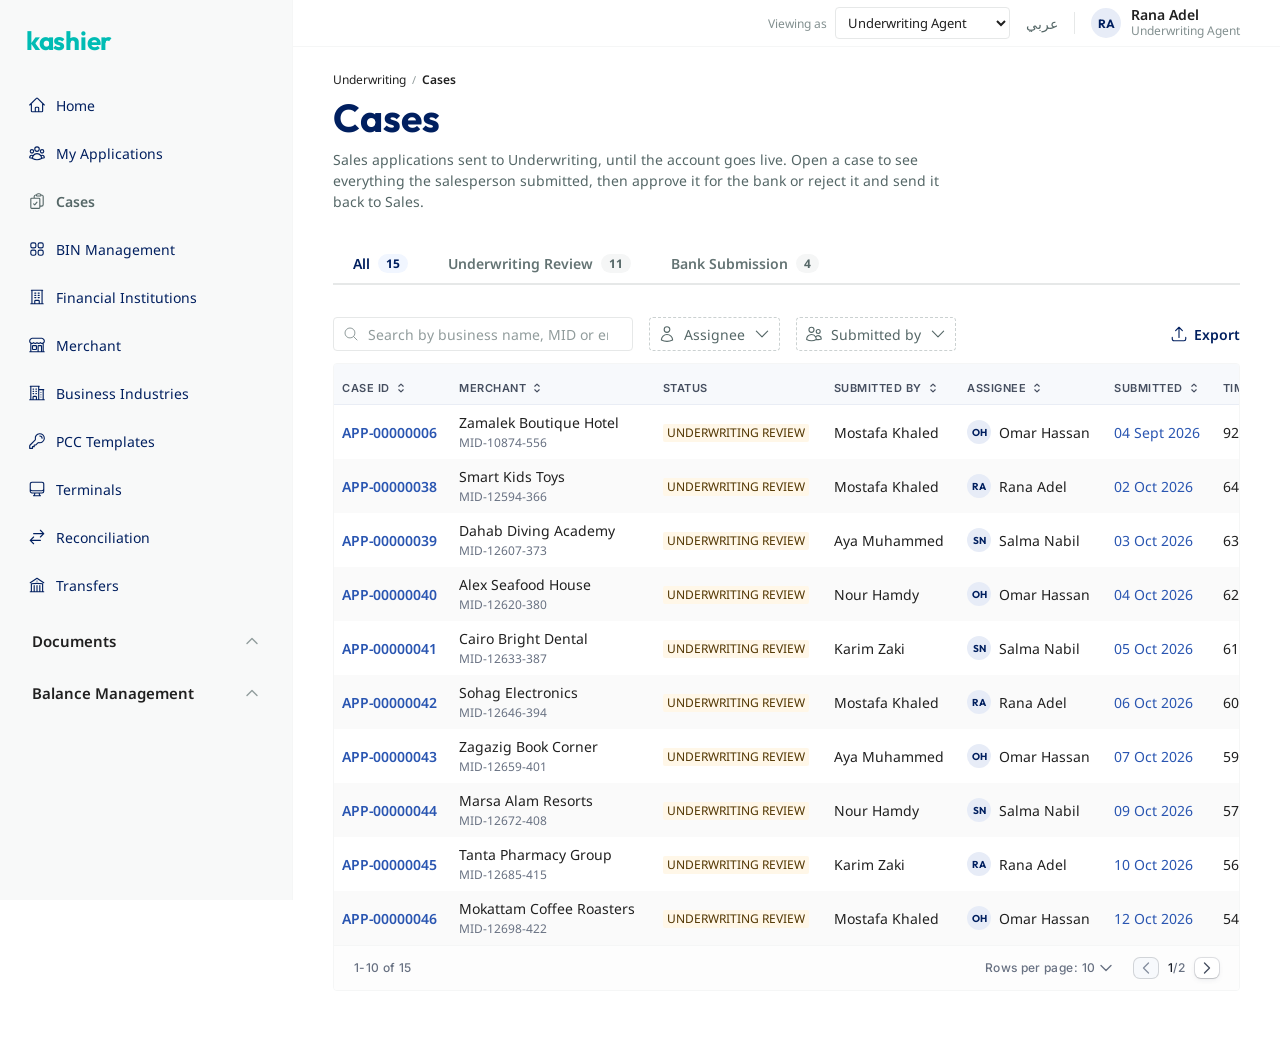
==== cases.html @ d42a1233 "Cases module prototype" ====
<!DOCTYPE html>
<html lang="en">
<head>
<meta charset="UTF-8">
<meta name="viewport" content="width=device-width, initial-scale=1">
<title>Kashier | Cases</title>
<link rel="preconnect" href="https://fonts.googleapis.com">
<link rel="preconnect" href="https://fonts.gstatic.com" crossorigin>
<link href="https://fonts.googleapis.com/css2?family=Outfit:wght@400;500;600;700&family=Noto+Sans:wght@400;500;600;700&family=Inter:wght@500;600&display=swap" rel="stylesheet">
<link rel="stylesheet" href="cases.css">
</head>
<body>
  <div class="overlay" id="overlay"></div>
  <div id="shell-side"></div>

  <main class="main">
    <div class="topbar" id="shell-top"></div>

    <div class="content">
      <div class="page-head">
        <div>
          <div class="crumbs"><span>Underwriting</span><span class="sep">/</span><span class="cur">Cases</span></div>
          <h1>Cases</h1>
          <p class="sub">Sales applications sent to Underwriting, until the account goes live. Open a case to see everything the salesperson submitted, then approve it for the bank or reject it and send it back to Sales.</p>
        </div>
      </div>

      <div class="tabs" id="statusTabs" role="tablist" aria-label="Case status"></div>

      <div class="list-block">
        <div class="filter-row" id="filterRow">
          <label class="fsearch"><svg class="hi-sm" viewBox="0 0 24 24" fill="none" stroke="currentColor" stroke-width="1.5" aria-hidden="true"><path stroke-linecap="round" stroke-linejoin="round" d="m21 21-5.197-5.197m0 0A7.5 7.5 0 1 0 5.196 5.196a7.5 7.5 0 0 0 10.607 10.607Z"/></svg><input type="search" id="topSearch" placeholder="Search by business name, MID or email" aria-label="Search by business name, MID or email"></label>
          <div class="fchip-wrap" id="fAssignee"></div>
          <div class="fchip-wrap" id="fOwner"></div>
          <button class="text-btn filter-end" id="exportBtn" type="button"><svg class="hi-18" viewBox="0 0 24 24" fill="none" stroke="currentColor" stroke-width="1.5" aria-hidden="true"><path stroke-linecap="round" stroke-linejoin="round" d="M3 16.5v2.25A2.25 2.25 0 0 0 5.25 21h13.5A2.25 2.25 0 0 0 21 18.75V16.5m-13.5-9L12 3m0 0 4.5 4.5M12 3v13.5"/></svg> Export</button>
        </div>

        <div class="card">
          <div class="dt-wrap table-scroll">
            <table class="dt">
              <thead id="thead"></thead>
              <tbody id="tbody"></tbody>
            </table>
          </div>
          <div class="cards" id="cards" style="padding:12px"></div>
          <div class="empty" id="empty" hidden>
            <div class="ic" id="emptyIc"></div>
            <div class="t" id="emptyT">No cases match these filters</div>
            <div class="d" id="emptyD">Try another status tab or clear the filters.</div>
            <button class="btn btn-outline btn-sm" id="clearBtn" type="button">Clear filters</button>
          </div>
          <div class="pager" id="pager">
            <span class="cap count" id="pgCount"></span>
            <label class="cap rpp">Rows per page:
              <select id="rpp"><option>10</option><option>20</option><option>50</option></select><svg class="hi-sm" viewBox="0 0 24 24" fill="none" stroke="currentColor" stroke-width="2" aria-hidden="true"><path stroke-linecap="round" stroke-linejoin="round" d="m19.5 8.25-7.5 7.5-7.5-7.5"/></svg>
            </label>
            <div class="nav">
              <button class="pg-btn" id="pgPrev" type="button" aria-label="Previous page"><svg class="hi-sm" viewBox="0 0 24 24" fill="none" stroke="currentColor" stroke-width="2" aria-hidden="true"><path stroke-linecap="round" stroke-linejoin="round" d="M15.75 19.5 8.25 12l7.5-7.5"/></svg></button>
              <span class="cap frac" id="pgFrac"></span>
              <button class="pg-btn" id="pgNext" type="button" aria-label="Next page"><svg class="hi-sm" viewBox="0 0 24 24" fill="none" stroke="currentColor" stroke-width="2" aria-hidden="true"><path stroke-linecap="round" stroke-linejoin="round" d="m8.25 4.5 7.5 7.5-7.5 7.5"/></svg></button>
            </div>
          </div>
        </div>
      </div>
    </div>
  </main>

<script src="rate-decisions.js"></script>
<script src="cases-core.js"></script>
<script>
  const C = Cases, esc = C.esc, $ = id => document.getElementById(id);
  C.mountShell({ search: false });

  const TABS = [['all', 'All'], ['submitted', 'Underwriting Review'], ['pending-configurations', 'Bank Submission']];
  const S = { tab: 'all', q: '', assignee: '', owner: '', page: 1, per: 10, sort: null, loading: true };
  let CASES = [];

  const COLS = [
    { k: 'no', h: 'Case ID', sort: true }, { k: 'biz', h: 'Merchant', sort: true }, { k: 'status', h: 'Status' }, { k: 'owner', h: 'Submitted by', sort: true }, { k: 'assignee', h: 'Assignee', sort: true }, { k: 'since', h: 'Submitted', sort: true }, { k: 'age', h: 'Time in stage' }, { k: 'go', h: '' },
  ];
  const sortVal = (c, k) => ({ no: c.no, biz: c.app.biz.toLowerCase(), owner: c.app.actor, assignee: c.assignee || '~', since: new Date(c.since).getTime() })[k];

  function filtered(ignoreTab) {
    const q = S.q.trim().toLowerCase();
    return CASES.filter(c => {
      if (!ignoreTab && S.tab !== 'all' && c.status !== S.tab) return false;
      if (S.assignee === '__me' && c.assignee !== C.user().name) return false;
      if (S.assignee === '__none' && c.assignee) return false;
      if (S.assignee && !S.assignee.startsWith('__') && c.assignee !== S.assignee) return false;
      if (S.owner && c.app.actor !== S.owner) return false;
      if (q && ![c.app.biz, c.mid, c.app.summary.email].some(v => String(v || '').toLowerCase().includes(q))) return false;
      return true;
    });
  }

  function renderTabs() {
    $('statusTabs').innerHTML = TABS.map(([k, label]) => {
      const n = k === 'all' ? filtered(true).length : filtered(true).filter(c => c.status === k).length;
      return `<button class="tab-btn ${S.tab === k ? 'active' : ''}" role="tab" aria-selected="${S.tab === k}" data-tab="${k}">${esc(label)} <span class="tab-count">${n}</span></button>`;
    }).join('');
  }

  /* FilterChip: dashed = empty, solid + value = applied. Opens a one-choice menu. */
  function chip(host, iconName, label, options, key) {
    const cur = options.find(o => o[0] === S[key]);
    host.innerHTML = `<button type="button" class="fchip ${cur ? 'filled' : ''}" aria-haspopup="listbox" aria-expanded="false">${C.icon(iconName)}<span>${esc(label)}${cur ? `: <b>${esc(cur[1])}</b>` : ''}</span>${C.icon('down')}</button>`;
    const btn = host.firstElementChild;
    btn.addEventListener('click', e => {
      e.stopPropagation();
      const was = host.querySelector('.menu');
      closeMenus();
      if (was) return;
      btn.setAttribute('aria-expanded', 'true');
      const m = document.createElement('div'); m.className = 'menu'; m.setAttribute('role', 'listbox');
      m.innerHTML = [['', 'All']].concat(options).map(o => `<button type="button" role="option" class="${S[key] === o[0] ? 'sel' : ''}" data-v="${esc(o[0])}">${esc(o[1])}${S[key] === o[0] ? C.icon('check', 'hi-sm', 2) : ''}</button>`).join('');
      m.addEventListener('click', ev => { const b = ev.target.closest('[data-v]'); if (!b) return; S[key] = b.dataset.v; S.page = 1; render(); });
      host.appendChild(m);
    });
  }
  function closeMenus() { document.querySelectorAll('.menu').forEach(m => { m.parentNode.querySelector('.fchip').setAttribute('aria-expanded', 'false'); m.remove(); }); }
  document.addEventListener('click', closeMenus);

  function renderFilters() {
    const uniq = f => [...new Set(CASES.map(f))].filter(Boolean).sort();
    chip($('fAssignee'), 'user', 'Assignee', (C.TEAM.indexOf(C.user().name) !== -1 ? [['__me', 'Me']] : []).concat(C.TEAM.filter(n => n !== C.user().name).map(n => [n, n])), 'assignee');
    chip($('fOwner'), 'users', 'Submitted by', uniq(c => c.app.actor).map(i => [i, i]), 'owner');
  }

  function rowHTML(c) {
    const href = 'case-details.html?app=' + encodeURIComponent(c.app.id);
    return `<tr tabindex="0" data-href="${href}">
      <td><div class="two"><span class="idc">${esc(c.no)}</span>${c.resubmission ? `<span class="s">Resubmission of ${esc(c.resubmission)}</span>` : ''}</div></td>
      <td><div class="two"><span class="p"><span class="t">${esc(c.app.biz)}</span></span><span class="s">${esc(c.mid || 'MID pending')}</span></div></td>
      <td>${C.chip(c.status)}</td>
      <td>${esc(c.app.actor)}</td>
      <td>${c.assignee ? `<span class="assignee"><span class="avatar">${esc(C.initials(c.assignee))}</span>${esc(c.assignee)}</span>` : (c.status === 'submitted' ? '<span class="unassigned">Unassigned</span>' : '<span class="muted">—</span>')}</td>
      <td><span class="datec">${C.fmtDate(c.since)}</span></td>
      <td>${c.status === 'submitted' ? esc(C.ageOf(c.since)) : `<span class="muted">${esc(C.ageOf(c.since))}</span>`}</td>
      <td class="cell-end"><span class="row-open" aria-hidden="true">${C.icon('right', 'hi-sm', 2)}</span></td></tr>`;
  }
  function cardHTML(c) {
    const href = 'case-details.html?app=' + encodeURIComponent(c.app.id);
    return `<button class="rcard" type="button" data-href="${href}">
      <div class="top"><div class="two"><span class="p"><span class="t" style="font-weight:600">${esc(c.app.biz)}</span></span><span class="s">${esc(c.no)} · ${esc(c.mid || 'MID pending')}</span></div>${C.chip(c.status)}</div>
      <div class="meta"><div><div class="k">Submitted by</div><div class="v">${esc(c.app.actor)}</div></div>
        <div><div class="k">Assignee</div><div class="v">${esc(c.assignee || 'Unassigned')}</div></div>
        <div><div class="k">Submitted</div><div class="v">${C.fmtDate(c.since)}</div></div>
        <div><div class="k">Time in stage</div><div class="v">${esc(C.ageOf(c.since))}</div></div></div></button>`;
  }

  function renderHead() {
    $('thead').innerHTML = '<tr>' + COLS.map(c => {
      if (!c.sort) return `<th>${esc(c.h)}</th>`;
      const on = !!S.sort && S.sort.key === c.k;
      return `<th class="sortable ${on ? 'on' : ''}" aria-sort="${on ? (S.sort.dir === 'asc' ? 'ascending' : 'descending') : 'none'}"><button type="button" data-sort="${c.k}">${esc(c.h)}${C.icon(on ? (S.sort.dir === 'asc' ? 'up' : 'down') : 'updown', 'hi-xs', 2)}</button></th>`;
    }).join('') + '</tr>';
  }

  function render() {
    closeMenus();
    renderTabs(); renderFilters(); renderHead();
    $('rpp').value = S.per;
    if (S.loading) {
      $('tbody').innerHTML = Array.from({ length: 5 }, (_, r) => `<tr>${COLS.map((_, c) => `<td><div class="skel" style="width:${55 + ((r * 7 + c * 13) % 35)}%"></div></td>`).join('')}</tr>`).join('');
      $('cards').innerHTML = Array.from({ length: 3 }, () => '<div class="rcard"><div class="skel" style="width:60%"></div><div class="skel" style="width:90%"></div></div>').join('');
      $('empty').hidden = true; return;
    }
    let rows = filtered();
    // Default order: what needs a decision first (oldest waiting on top), then the rest, newest first.
    const rank = { submitted: 0, 'pending-configurations': 1, rejected: 2, live: 3 };
    if (!S.sort) rows = rows.slice().sort((a, b) => (rank[a.status] - rank[b.status]) || (a.status === 'submitted' ? 1 : -1) * (new Date(a.since) - new Date(b.since)));
    else rows = rows.slice().sort((a, b) => { const x = sortVal(a, S.sort.key), y = sortVal(b, S.sort.key); return (x > y ? 1 : x < y ? -1 : 0) * (S.sort.dir === 'asc' ? 1 : -1); });
    const pages = Math.max(1, Math.ceil(rows.length / S.per));
    if (S.page > pages) S.page = pages;
    const start = (S.page - 1) * S.per, page = rows.slice(start, start + S.per);
    $('tbody').innerHTML = page.map(rowHTML).join('');
    $('cards').innerHTML = page.map(cardHTML).join('');
    const none = rows.length === 0, anyFilter = S.q || S.assignee || S.owner;
    $('empty').hidden = !none;
    document.querySelector('.dt-wrap').style.display = none ? 'none' : '';
    $('cards').style.display = none ? 'none' : '';
    $('pager').hidden = none;
    if (none) {
      $('emptyIc').innerHTML = C.icon(CASES.length ? 'search' : 'inbox', 'hi-lg', 1.5);
      $('emptyT').textContent = CASES.length ? 'No cases match these filters' : 'No cases yet';
      $('emptyD').textContent = CASES.length ? 'Try another status tab or clear the filters.' : 'A case opens here once a salesperson submits an application and every rate is approved.';
      $('clearBtn').hidden = !(anyFilter || S.tab !== 'all');
    }
    $('pgCount').textContent = `${rows.length ? start + 1 : 0}-${Math.min(start + S.per, rows.length)} of ${rows.length}`;
    $('pgFrac').innerHTML = `<b>${S.page}</b>/${pages}`;
    $('pgPrev').disabled = S.page <= 1; $('pgNext').disabled = S.page >= pages;
  }

  document.addEventListener('click', e => {
    const t = e.target.closest('[data-tab]'); if (t) { S.tab = t.dataset.tab; S.page = 1; render(); return; }
    const s = e.target.closest('[data-sort]');
    if (s) { const k = s.dataset.sort; S.sort = S.sort && S.sort.key === k ? (S.sort.dir === 'asc' ? { key: k, dir: 'desc' } : null) : { key: k, dir: 'asc' }; render(); return; }
    const r = e.target.closest('[data-href]'); if (r) location.href = r.dataset.href;
  });
  document.addEventListener('keydown', e => { if (e.key === 'Enter') { const r = e.target.closest && e.target.closest('tr[data-href]'); if (r) location.href = r.dataset.href; } });
  $('topSearch').addEventListener('input', e => { S.q = e.target.value; S.page = 1; render(); });
  $('rpp').addEventListener('change', e => { S.per = Number(e.target.value); S.page = 1; render(); });
  $('pgPrev').addEventListener('click', () => { S.page--; render(); });
  $('pgNext').addEventListener('click', () => { S.page++; render(); });
  $('clearBtn').addEventListener('click', () => { S.tab = 'all'; S.q = ''; S.assignee = S.owner = ''; $('topSearch').value = ''; S.page = 1; render(); });
  $('exportBtn').addEventListener('click', () => {
    const rows = filtered(), q = v => '"' + String(v == null ? '' : v).replace(/"/g, '""') + '"';
    const csv = [['Case ID', 'Merchant', 'MID', 'Status', 'Submitted by', 'Assignee', 'Submitted']].concat(rows.map(c =>
      [c.no, c.app.biz, c.mid, C.STATUS[c.status].label, c.app.actor, c.assignee, c.since.slice(0, 10)])).map(r => r.map(q).join(',')).join('\n');
    const a = document.createElement('a'); a.href = URL.createObjectURL(new Blob([csv], { type: 'text/csv' })); a.download = 'cases.csv'; a.click();
    C.toast(`Exported ${rows.length} case${rows.length === 1 ? '' : 's'}.`);
  });

  { const q = new URLSearchParams(location.search).get('q'); if (q) { S.q = q; $('topSearch').value = q; } }
  { const m = new URLSearchParams(location.search).get('msg'); if (m) { C.toast(m); history.replaceState(null, '', 'cases.html'); } }
  render();                                   // skeleton first, then the data
  setTimeout(() => { CASES = C.all(); S.loading = false; render(); }, 250);
</script>
</body>
</html>
---- cases.css ----
/* Cases module — shared styles for cases.html and case-details.html.
   Tokens and components follow the Kashier styleguide (v0.15). The shell (232px sidebar,
   sticky topbar) matches the other portal pages so moving between modules feels the same. */
:root {
  color-scheme: light;
  --primary: #001F5F; --primary-hover: #103788; --ocean-10: #F1F6FF; --ocean-07: #C0D5FF; --ocean-20: #DCE8FF;
  --link: #2955B1; --accent: #00BCB4; --accent-10: #EAFFFE;
  --destructive: #A50017; --destructive-hover: #830012; --destructive-bg: #FFEAED; --destructive-border: #FFBBC4;
  --success: #4AAB4E; --success-80: #388E3B; --success-bg: #F3FFF4; --success-border: #AEFFB2; --success-text: #1A541D; --success-chip: #D1FFD3;
  --warning: #FBAF1F; --warning-bg: #FFF7E8; --warning-border: #FFD484; --warning-text: #513500;
  --foreground: #202020; --border: #E6E8E8; --border-subtle: #F5F6F6; --muted: #F5F6F6;
  --muted-foreground: #637373;
  --cadet-base: #556767; --cadet-02: #697979; --cadet-04: #839090; --cadet-05: #919C9C; --cadet-06: #B3BBBB; --cadet-07: #CBD1D1;
  --gray-500: #687182;
  --radius: 4px;
}
* { box-sizing: border-box; }
[hidden] { display: none !important; }
html { scroll-behavior: smooth; }
body { margin: 0; font-family: 'Noto Sans', Arial, sans-serif; background: #fff; color: var(--foreground);
  display: flex; font-size: 14px; min-height: 100vh; }
body.no-scroll { overflow: hidden; }
h1, h2, h3, h4 { font-family: 'Outfit', Arial, sans-serif; margin: 0; font-weight: 700; }
a { text-decoration: none; color: var(--link); }
button { font-family: inherit; }
:focus-visible { outline: none; box-shadow: 0 0 0 2px #fff, 0 0 0 4px var(--primary); }

.hi { width: 20px; height: 20px; flex-shrink: 0; }
.hi-18 { width: 18px; height: 18px; flex-shrink: 0; }
.hi-sm { width: 16px; height: 16px; flex-shrink: 0; }
.hi-xs { width: 14px; height: 14px; flex-shrink: 0; }
.hi-lg { width: 24px; height: 24px; flex-shrink: 0; }

/* ---------- Sidebar ---------- */
.sidebar { width: 293px; background: #F8F9F9; min-height: 100vh; padding: 24px 16px 20px; border-inline-end: 1px solid var(--border-subtle);
  position: sticky; top: 0; align-self: flex-start; max-height: 100vh; overflow-y: auto; flex-shrink: 0; z-index: 60; }
.brand { font-family: 'Outfit', sans-serif; font-weight: 700; font-size: 26px; color: var(--accent); padding: 0 10px; margin-bottom: 26px; letter-spacing: -.01em; }
/* Canonical nav item: 44px tall, 4px apart, 18px icon at stroke 1.5, primary text; active = cadet-base semibold */
.nav-link { display: flex; align-items: center; gap: 10px; height: 44px; padding: 0 12px; border-radius: 8px; color: var(--primary);
  font-size: 14px; margin-bottom: 4px; position: relative; }
.nav-link svg { color: currentColor; }
.nav-link.active { color: var(--cadet-base); font-weight: 600; }
.nav-link:hover { background: rgba(0,31,95,.06); }
.count-badge { margin-left: auto; font-size: 11px; font-weight: 700; color: var(--primary); background: var(--ocean-10); border-radius: 999px; padding: 1px 8px; }
.nav-link.active .count-badge { background: #fff; }
.nav-section { margin-top: 24px; }
.nav-section .section-head { display: flex; align-items: center; justify-content: space-between; margin-bottom: 8px; padding: 0 16px; color: var(--foreground);
  font-weight: 600; font-size: 15px; cursor: pointer; user-select: none; }
.nav-section .section-head svg { color: var(--cadet-05); transition: transform .2s ease; }
.nav-sub { display: flex; flex-direction: column; gap: 4px; overflow: hidden; }
.nav-sub a { display: flex; align-items: center; height: 44px; padding: 0 12px; border-radius: 8px; color: var(--primary); font-size: 14px; }
.nav-sub a:hover { background: rgba(0,31,95,.06); }
.overlay { display: none; position: fixed; inset: 0; background: rgba(16,24,40,.45); z-index: 55; }
.overlay.open { display: block; }

/* ---------- Main + topbar (search is the page's one search) ---------- */
.main { flex: 1; min-width: 0; display: flex; flex-direction: column; }
.topbar { display: flex; align-items: center; gap: 24px; padding: 0 40px; min-height: 47px; position: sticky; top: 0; background: #fff; z-index: 40;
  border-bottom: 1px solid var(--border-subtle); }
.hamburger { display: none; width: 40px; height: 40px; border: 1px solid var(--border); border-radius: var(--radius); background: #fff; color: var(--cadet-base);
  align-items: center; justify-content: center; cursor: pointer; flex-shrink: 0; }
.hamburger:hover { background: var(--muted); }
.top-search { position: relative; width: 370px; max-width: 100%; flex: 0 1 370px; }
.top-search svg { position: absolute; inset-inline-start: 16px; top: 50%; transform: translateY(-50%); color: var(--cadet-05); }
.top-search input { width: 100%; height: 40px; border: 1px solid var(--border); border-radius: 999px; background: #fff; padding: 0 16px 0 48px;
  font-family: inherit; font-size: 14px; color: var(--foreground); }
.top-search input::placeholder { color: var(--cadet-05); }
.top-search input:focus { outline: none; border-color: var(--primary); box-shadow: 0 0 0 3px rgba(0,31,95,.12); }
.topbar-right { display: flex; align-items: center; gap: 16px; margin-inline-start: auto; }
.lang { color: var(--cadet-base); font-size: 14px; cursor: pointer; background: none; border: none; padding: 0; }
.lang:hover { color: var(--primary); }
.divider { width: 1px; height: 22px; background: var(--border); }
.user { display: flex; align-items: center; gap: 10px; }
.avatar { width: 30px; height: 30px; background: #E7ECF7; color: var(--primary); border-radius: 50%; display: flex; align-items: center; justify-content: center;
  font-weight: 700; font-size: 12px; font-family: 'Outfit', sans-serif; flex-shrink: 0; }
.user .who { display: flex; flex-direction: column; line-height: 1.2; }
.user .name { font-weight: 600; font-size: 14px; }
.user .role { font-size: 12px; color: var(--cadet-04); }

/* ---------- Content + page header ---------- */
.content { padding: 24px 40px 60px; width: 100%; max-width: 1600px; display: flex; flex-direction: column; gap: 32px; }
.content.detail { max-width: 1305px; }
.crumbs { display: flex; align-items: center; gap: 6px; flex-wrap: wrap; font-size: 12px; margin-bottom: 8px; }
.crumbs .sep { color: var(--cadet-05); font-size: 11px; }
.crumbs .cur { color: var(--foreground); font-weight: 600; }
.page-head { display: flex; justify-content: space-between; align-items: flex-start; gap: 20px; flex-wrap: wrap; }
.page-head h1 { font-size: 39px; line-height: 1.15; color: var(--primary); }
.page-head .sub { font-size: 14px; color: var(--cadet-base); max-width: 640px; line-height: 1.5; margin: 8px 0 0; }
.head-actions { display: flex; align-items: center; gap: 12px; flex-wrap: wrap; }
.title-row { display: flex; align-items: center; gap: 12px; flex-wrap: wrap; }
.title-row .mid { color: var(--cadet-05); font-family: 'Outfit', sans-serif; font-weight: 600; font-size: 16px; }

/* ---------- Buttons ---------- */
.btn { display: inline-flex; align-items: center; justify-content: center; gap: 8px; font-size: 14px; font-weight: 600; border-radius: var(--radius);
  cursor: pointer; border: 1.5px solid transparent; padding: 0 18px; height: 40px; transition: background .12s ease, border-color .12s ease, color .12s ease; white-space: nowrap; }
.btn-primary { background: var(--primary); color: #fff; }
.btn-primary:hover { background: var(--primary-hover); }
.btn-primary:active { background: var(--primary-hover); transform: translateY(1px); }
.btn-outline { background: #fff; color: var(--primary); border-color: var(--primary); }
.btn-outline:hover { background: var(--ocean-10); }
.btn-outline:active { background: var(--ocean-20); }
.btn-ghost { background: transparent; color: var(--primary); }
.btn-ghost:hover { background: var(--ocean-10); }
.btn-success { background: var(--success); color: #fff; }
.btn-success:hover, .btn-success:active { background: var(--success-80); }
.btn-destructive { background: var(--destructive); color: #fff; }
.btn-destructive:hover, .btn-destructive:active { background: var(--destructive-hover); }
.btn-destructive-outline { background: #fff; color: var(--destructive); border-color: var(--destructive); }
.btn-destructive-outline:hover, .btn-destructive-outline:active { background: var(--destructive-bg); }
.btn-sm { height: 32px; padding: 0 12px; font-size: 12px; }
.btn:disabled { opacity: .45; cursor: not-allowed; pointer-events: none; }
.icon-btn { width: 32px; height: 32px; border-radius: var(--radius); border: none; background: transparent; color: var(--foreground); display: inline-flex; align-items: center; justify-content: center; cursor: pointer; }
.icon-btn:hover, .icon-btn:active { background: var(--muted); }
.link-btn { background: none; border: none; padding: 0; color: var(--link); font-size: 12px; font-weight: 600; cursor: pointer; }
.link-btn:hover { color: var(--primary-hover); text-decoration: underline; }
.text-btn { display: inline-flex; align-items: center; gap: 6px; background: none; border: none; padding: 0; color: var(--primary); font-size: 14px; font-weight: 600; cursor: pointer; }
.text-btn:hover { color: var(--primary-hover); }

/* ---------- StatusChip (radius 2, regular uppercase) ---------- */
.chip { display: inline-flex; align-items: center; justify-content: center; padding: 2px 4px; border-radius: 2px; font-size: 12px; font-weight: 400; text-transform: uppercase; line-height: 1.2; white-space: nowrap; }
.chip.positive { background: var(--success-chip); color: var(--success-text); }
.chip.negative { background: var(--destructive-bg); color: var(--destructive); }
.chip.neutral { background: var(--muted); color: var(--cadet-base); }
.chip.warning { background: var(--warning-bg); color: var(--warning-text); }

/* ---------- KPI bar: one outer border, 1px dividers ---------- */
.kpis { display: grid; grid-template-columns: repeat(2, 1fr); gap: 1px; border-radius: var(--radius); overflow: hidden; border: 1px solid var(--border-subtle); background: var(--border-subtle); }
.kpi { background: #fff; display: flex; flex-direction: column; gap: 8px; padding: 16px; min-width: 0; }
.kpi .lbl { font-size: 14px; color: var(--cadet-base); text-transform: uppercase; line-height: 1.2; }
.kpi .val { font-family: 'Outfit', sans-serif; font-weight: 700; font-size: 25px; line-height: 1.2; color: var(--foreground); word-break: break-word; }
.kpi .desc { font-size: 12px; color: var(--cadet-06); line-height: 1.2; }
.kpi .val-wrap { display: flex; flex-direction: column; }
@media (min-width: 768px) { .kpis { display: flex; } .kpi { flex: 1; } .kpi .val { font-size: 31px; } }

/* ---------- Tabs (underline) ---------- */
.tabs { display: flex; border-bottom: 2px solid var(--border); overflow-x: auto; scrollbar-width: none; }
.tabs::-webkit-scrollbar { display: none; }
.tab-btn { display: flex; align-items: center; gap: 8px; padding: 10px 20px; font-size: 14px; font-weight: 600; color: var(--muted-foreground); background: none; border: none;
  border-bottom: 2px solid transparent; margin-bottom: -2px; cursor: pointer; white-space: nowrap; }
.tab-btn:hover { color: var(--foreground); }
.tab-btn.active { color: var(--primary); border-bottom-color: var(--primary); }
.tab-count { background: var(--muted); color: var(--cadet-base); font-size: 12px; font-weight: 700; border-radius: 999px; padding: 0 8px; line-height: 1.6; }
.tab-btn.active .tab-count { background: var(--ocean-10); color: var(--primary); }
.tab-dot { width: 8px; height: 8px; border-radius: 50%; flex-shrink: 0; }
.tab-dot.ok { background: var(--success); } .tab-dot.flag { background: var(--destructive); }

/* ---------- Filter row: chips own the table below (12px) ---------- */
.list-block { display: flex; flex-direction: column; gap: 12px; }
.filter-row { display: flex; align-items: center; gap: 16px; flex-wrap: wrap; }
.fchip-wrap { position: relative; }
.fchip { display: inline-flex; align-items: center; gap: 8px; height: 34px; padding: 8px; border-radius: var(--radius); background: #fff; font-size: 14px; cursor: pointer;
  border: 1px dashed var(--cadet-07); color: var(--cadet-base); }
.fchip:hover { border-color: var(--cadet-05); }
.fchip.filled { border-style: solid; color: var(--foreground); }
.fchip.filled b { font-weight: 600; }
.menu { position: absolute; top: calc(100% + 4px); inset-inline-start: 0; z-index: 30; min-width: 200px; max-height: 280px; overflow-y: auto; background: #fff; border: 1px solid var(--border);
  border-radius: var(--radius); box-shadow: 0 10px 30px rgba(16,24,40,.14); padding: 4px; }
.menu button { display: flex; align-items: center; justify-content: space-between; gap: 12px; width: 100%; text-align: start; background: none; border: none; border-radius: var(--radius);
  padding: 8px 10px; font-size: 14px; color: var(--foreground); cursor: pointer; }
.menu button:hover { background: var(--ocean-10); }
.menu button.sel { color: var(--primary); font-weight: 600; }
.filter-end { margin-inline-start: auto; }

/* ---------- DataTable ---------- */
.card { background: #fff; border: 1px solid var(--border-subtle); border-radius: var(--radius); overflow: hidden; }
.table-scroll { overflow-x: auto; }
table.dt { width: 100%; border-collapse: collapse; min-width: 1040px; }
.dt thead th { height: 40px; padding: 16px 8px 8px; border-bottom: 1px solid #E9EDF5; background: #F7F9FC; font-family: Inter, 'Noto Sans', sans-serif; font-size: 11px; font-weight: 600;
  color: #464F60; text-transform: uppercase; letter-spacing: .5px; line-height: 16px; white-space: nowrap; text-align: start; vertical-align: bottom; }
.dt thead th.sortable button { all: unset; cursor: pointer; display: inline-flex; align-items: center; gap: 4px; text-transform: uppercase; }
.dt thead th.sortable button:hover, .dt thead th.sortable.on button { color: var(--primary); }
.dt tbody td { height: 49px; padding: 8px; font-size: 14px; color: var(--foreground); vertical-align: middle; white-space: nowrap; }
.dt tbody tr:nth-child(even) { background: rgba(248,249,249,.75); }
.dt tbody tr { cursor: pointer; transition: background .12s; }
.dt tbody tr:hover, .dt tbody tr:active { background: var(--ocean-10); }
.dt tbody tr:focus-visible { outline: 2px solid var(--primary); outline-offset: -2px; }
.two { display: flex; flex-direction: column; gap: 2px; min-width: 0; }
.two .p { display: flex; align-items: center; gap: 8px; min-width: 0; }
.two .p span.t { overflow: hidden; text-overflow: ellipsis; }
.two .s { font-size: 12px; color: var(--gray-500); overflow: hidden; text-overflow: ellipsis; }
.idc { font-weight: 600; color: var(--link); }
.datec { color: var(--link); }
.muted { color: var(--cadet-05); }
.assignee { display: inline-flex; align-items: center; gap: 8px; }
.assignee .avatar { width: 24px; height: 24px; font-size: 10px; }
.unassigned { color: var(--cadet-05); }
td.cell-end, th.cell-end { text-align: end; }
.row-open { width: 32px; height: 32px; border-radius: var(--radius); border: 1px solid var(--border); background: #fff; display: inline-flex; align-items: center; justify-content: center; color: var(--cadet-base); }
.dt tbody tr:hover .row-open { border-color: var(--primary); color: var(--primary); }
.skel { height: 14px; border-radius: var(--radius); background: #E9EDEE; animation: pulse 1.2s ease-in-out infinite; }
@keyframes pulse { 50% { opacity: .5; } }

/* Mobile list (RecordCard-style) replaces the table below md */
.cards { display: none; flex-direction: column; gap: 12px; }
.rcard { background: #fff; border: 1px solid var(--border); border-radius: var(--radius); padding: 16px; display: flex; flex-direction: column; gap: 12px; text-align: start; cursor: pointer; width: 100%; font: inherit; color: inherit; }
.rcard:hover, .rcard:active { background: var(--ocean-10); border-color: var(--primary); }
.rcard .top { display: flex; justify-content: space-between; align-items: flex-start; gap: 12px; }
.rcard .meta { display: grid; grid-template-columns: 1fr 1fr; gap: 8px 16px; }
.rcard .meta .k { font-size: 12px; color: var(--cadet-base); }
.rcard .meta .v { font-size: 14px; font-weight: 600; }

/* ---------- Pagination (compact bar, no page numbers) ---------- */
.pager { display: flex; align-items: center; gap: 20px; padding: 12px 20px; border-top: 1px solid var(--border-subtle); background: #FDFDFD; min-height: 44px; flex-wrap: wrap; }
.pager .cap { font-family: Inter, 'Noto Sans', sans-serif; font-size: 12px; font-weight: 500; line-height: 18px; letter-spacing: .36px; color: var(--gray-500); white-space: nowrap; }
.pager .count { flex: 1; min-width: 0; }
.pager select { appearance: none; background: transparent; border: 0; font: inherit; color: var(--gray-500); padding-inline-end: 16px; cursor: pointer; letter-spacing: inherit; }
.pager .rpp { position: relative; display: inline-flex; align-items: center; gap: 4px; }
.pager .rpp svg { position: absolute; inset-inline-end: 0; pointer-events: none; color: var(--gray-500); }
.pager .nav { display: flex; align-items: center; gap: 10px; }
.pg-btn { display: inline-flex; align-items: center; justify-content: center; padding: 2px 4px; border-radius: 6px; border: none; color: #464F60; cursor: pointer; background: #fff;
  box-shadow: 0 1px 1px rgba(0,0,0,.1), 0 0 0 1px rgba(70,79,96,.16), 0 2px 5px rgba(89,96,120,.1); }
.pg-btn:disabled { background: #F7F9FC; box-shadow: 0 0 0 1px rgba(70,79,96,.24); color: #868FA0; cursor: not-allowed; }
.pager .frac b { font-weight: 500; color: #171C26; }

/* ---------- Empty ---------- */
.empty { display: flex; flex-direction: column; align-items: center; justify-content: center; text-align: center; gap: 12px; padding: 56px 24px; }
.empty .ic { width: 48px; height: 48px; border-radius: 50%; background: var(--muted); display: flex; align-items: center; justify-content: center; color: var(--muted-foreground); }
.empty .t { font-size: 16px; font-weight: 600; }
.empty .d { font-size: 14px; color: var(--muted-foreground); max-width: 380px; }

/* ---------- Alert ---------- */
.alert { display: flex; gap: 8px; padding: 12px; border: 1px solid; border-radius: 5px; }
.alert .at { display: flex; flex-direction: column; gap: 5px; padding-top: 2px; min-width: 0; font-size: 14px; line-height: 1.3; }
.alert .at b { font-weight: 700; }
.alert.error { background: var(--destructive-bg); border-color: var(--destructive-border); color: var(--destructive); }
.alert.success { background: var(--success-bg); border-color: var(--success-border); color: var(--success-text); }
.alert.warning { background: var(--warning-bg); border-color: var(--warning-border); color: var(--warning-text); }
.alert.info { background: var(--ocean-10); border-color: var(--ocean-07); color: var(--primary); }

/* ---------- Detail layout ---------- */
.grid { display: grid; grid-template-columns: 1fr; gap: 24px; align-items: start; }
@media (min-width: 1024px) { .grid { grid-template-columns: minmax(0, 2fr) minmax(0, 1fr); } }
.stack { display: flex; flex-direction: column; gap: 24px; min-width: 0; }
.panel { padding: 24px; display: flex; flex-direction: column; gap: 24px; }
.sec-title { font-size: 20px; color: var(--foreground); }
.sec-sub { margin: -16px 0 0; font-size: 14px; color: var(--cadet-base); }
.card-head { padding: 16px; border-bottom: 1px solid var(--border-subtle); display: flex; align-items: center; justify-content: space-between; gap: 12px; }
.card-head h3 { font-size: 18px; font-weight: 600; font-family: 'Noto Sans', sans-serif; color: var(--cadet-base); }
.card-body { padding: 16px; display: flex; flex-direction: column; gap: 16px; }
.kv-grid { display: grid; grid-template-columns: repeat(2, minmax(0, 1fr)); gap: 16px 24px; }
.kv .k { font-size: 12px; color: var(--cadet-base); margin-bottom: 4px; }
.kv .v { font-size: 14px; font-weight: 600; overflow-wrap: anywhere; }
.crow { display: flex; justify-content: space-between; align-items: center; gap: 16px; padding: 6px 0; font-size: 16px; }
.crow .k { color: var(--cadet-base); font-size: 14px; flex-shrink: 0; }
.crow .v { font-weight: 600; text-align: end; min-width: 0; overflow-wrap: anywhere; }
.hr { border: 0; border-top: 1px solid var(--border-subtle); margin: 0; }
.sub-h { font-size: 16px; font-family: 'Noto Sans', sans-serif; font-weight: 700; padding-bottom: 8px; border-bottom: 1px solid var(--border-subtle); }
@media (max-width: 640px) { .kv-grid { grid-template-columns: 1fr; } }

/* Review rows (documents, sections) */
.rrow { border: 1px solid var(--border); border-radius: var(--radius); display: flex; flex-direction: column; }
.rrow.flag { border-color: var(--destructive-border); background: #fffafb; }
.rrow.ok { border-color: var(--success-border); }
.rrow-main { display: flex; align-items: center; gap: 12px; padding: 12px 16px; flex-wrap: wrap; }
.rrow-ic { width: 36px; height: 36px; border-radius: var(--radius); background: var(--ocean-10); color: var(--primary); display: flex; align-items: center; justify-content: center; flex-shrink: 0; }
.rrow-info { flex: 1; min-width: 160px; }
.rrow-info .n { font-weight: 600; }
.rrow-info .f { font-size: 12px; color: var(--cadet-05); }
.rrow-act { display: flex; align-items: center; gap: 8px; flex-wrap: wrap; }
.flagnote { padding: 8px 16px 12px; font-size: 13px; color: var(--destructive); display: flex; align-items: center; gap: 8px; justify-content: space-between; flex-wrap: wrap; }
.flagform { padding: 0 16px 12px; display: flex; gap: 8px; flex-wrap: wrap; }
.flagform input { flex: 1; min-width: 200px; }
.review-bar { display: flex; align-items: center; justify-content: space-between; gap: 12px; flex-wrap: wrap; border-top: 1px solid var(--border-subtle); padding-top: 16px; }
.review-bar .st { display: flex; align-items: center; gap: 8px; font-size: 14px; font-weight: 600; }

.cfg-card { border: 1px solid var(--border); border-radius: var(--radius); }
.cfg-head { padding: 12px 16px; border-bottom: 1px solid var(--border-subtle); font-weight: 700; }
.cfg-rows { display: grid; grid-template-columns: 1fr 1fr; gap: 12px; padding: 12px 16px; }
.cfg-rates { padding: 0 16px 8px; }
.cfg-rate { display: grid; grid-template-columns: minmax(0, 2fr) minmax(0, 1fr) minmax(0, 1fr); gap: 12px; align-items: center; padding: 10px 0; border-top: 1px solid var(--border-subtle); font-size: 14px; }
.cfg-rate .std { display: block; font-size: 12px; color: var(--cadet-05); }
.cfg-rate .pct { font-weight: 700; font-family: 'Outfit', sans-serif; }
.cfg-foot { padding: 8px 16px 12px; font-size: 12px; color: var(--cadet-05); }
@media (max-width: 640px) { .cfg-rate { grid-template-columns: 1fr; gap: 4px; } .cfg-rows { grid-template-columns: 1fr; } }

.pv { margin-top: 4px; padding: 12px 16px; border-top: 1px solid var(--border-subtle); display: flex; justify-content: space-between; align-items: center; gap: 12px; flex-wrap: wrap; font-size: 13px; }
.pv .pv-text { min-width: 0; flex: 1; color: var(--cadet-base); }

/* Checklist (aside) */
.cl { display: flex; flex-direction: column; }
.cl button { display: flex; align-items: center; gap: 10px; width: 100%; text-align: start; background: none; border: none; padding: 10px 0; font-size: 14px; cursor: pointer; color: var(--foreground); border-top: 1px solid var(--border-subtle); }
.cl button:first-child { border-top: none; }
.cl button:hover { color: var(--primary); }
.cl .st { margin-inline-start: auto; font-size: 12px; color: var(--cadet-05); white-space: nowrap; }
.cl .st.ok { color: var(--success-text); font-weight: 600; } .cl .st.flag { color: var(--destructive); font-weight: 600; }
.ckdot { width: 20px; height: 20px; border-radius: 50%; border: 1.5px solid var(--cadet-06); display: flex; align-items: center; justify-content: center; flex-shrink: 0; color: #fff; }
.ckdot.ok { background: var(--success); border-color: var(--success); } .ckdot.flag { background: var(--destructive); border-color: var(--destructive); }
.progress { height: 6px; border-radius: 999px; background: var(--muted); overflow: hidden; }
.progress > i { display: block; height: 100%; background: var(--success); border-radius: 999px; transition: width .2s; }

/* Notes + activity */
.note { padding: 12px; background: var(--muted); border-radius: var(--radius); font-size: 14px; display: flex; flex-direction: column; gap: 4px; }
.note .m { font-size: 12px; color: var(--cadet-05); }
.log-item { display: flex; gap: 12px; padding-bottom: 16px; }
.log-dot { width: 10px; height: 10px; border-radius: 50%; background: var(--cadet-06); margin-top: 6px; flex-shrink: 0; position: relative; }
.log-item:not(:last-child) .log-dot::after { content: ''; position: absolute; top: 14px; left: 4px; width: 2px; height: calc(100% + 22px); background: var(--border-subtle); }
.log-item.good .log-dot { background: var(--success); } .log-item.bad .log-dot { background: var(--destructive); }
.log-text { font-size: 14px; } .log-meta { font-size: 12px; color: var(--cadet-05); margin-top: 2px; }

/* ---------- Form controls ---------- */
.field { display: flex; flex-direction: column; gap: 6px; }
.field > label, .field > .lab { font-size: 12px; font-weight: 600; color: var(--cadet-base); }
.input, .textarea, .select { width: 100%; border: 1.5px solid var(--border); border-radius: var(--radius); background: #fff; font-family: inherit; font-size: 14px; color: var(--foreground); color-scheme: light; }
.input, .select { height: 40px; padding: 0 12px; }
.input.sm { height: 32px; font-size: 13px; }
.textarea { padding: 10px 12px; min-height: 88px; resize: vertical; }
.input:focus, .textarea:focus, .select:focus { outline: none; border-color: var(--primary); box-shadow: 0 0 0 3px rgba(0,31,95,.12); }
.invalid { border-color: var(--destructive) !important; }
.err { color: var(--destructive); font-size: 12px; }
.check { display: flex; gap: 10px; align-items: flex-start; font-size: 14px; cursor: pointer; }

.pick { border: 1px solid var(--border); border-radius: var(--radius); }
.pick.on { border-color: var(--primary); }
.pick > label { display: flex; align-items: center; gap: 10px; padding: 10px 12px; cursor: pointer; font-size: 14px; }
.pick > label small { margin-inline-start: auto; color: var(--cadet-05); font-size: 12px; }
.pick > .why { padding: 0 12px 12px; }

/* ---------- Drawer + modal ---------- */
.scrim { position: fixed; inset: 0; background: rgba(0,0,0,.4); z-index: 80; opacity: 0; pointer-events: none; transition: opacity .2s; }
.scrim.open { opacity: 1; pointer-events: auto; }
.drawer { position: fixed; z-index: 90; background: #fff; display: flex; flex-direction: column; outline: none; box-shadow: 0 10px 30px rgba(16,24,40,.2);
  inset-inline: 0; bottom: 0; max-height: 90vh; border-radius: 12px 12px 0 0; transform: translateY(100%); transition: transform .2s ease-out; visibility: hidden; }
.drawer.open { transform: none; visibility: visible; }
.drawer .handle { width: 36px; height: 4px; border-radius: 999px; background: var(--border); margin: 8px auto 0; flex-shrink: 0; }
.dr-head { display: flex; justify-content: space-between; align-items: flex-start; gap: 16px; padding: 16px 24px; border-bottom: 1px solid var(--border-subtle); flex-shrink: 0; }
.dr-head h2 { font-family: 'Noto Sans', sans-serif; font-size: 16px; }
.dr-head p { margin: 4px 0 0; font-size: 12px; color: var(--muted-foreground); }
.dr-body { flex: 1; min-height: 0; overflow-y: auto; padding: 24px; display: flex; flex-direction: column; gap: 24px; }
.dr-foot { flex-shrink: 0; border-top: 1px solid var(--border-subtle); padding: 16px 24px; display: flex; gap: 12px; }
.dr-foot .btn { flex: 1; }
@media (min-width: 768px) {
  .drawer { inset-block: 0; inset-inline: auto; inset-inline-end: 0; bottom: 0; width: 100%; max-width: 480px; max-height: none; border-radius: 0; transform: translateX(100%); }
  html[dir=rtl] .drawer { transform: translateX(-100%); }
  .drawer.open { transform: none; }
  .drawer .handle { display: none; }
  .drawer.lg { max-width: 620px; }
}
.modal-wrap { position: fixed; inset: 0; z-index: 100; display: none; align-items: center; justify-content: center; padding: 16px; background: rgba(0,0,0,.3); }
.modal-wrap.open { display: flex; }
.modal { width: min(576px, 100%); background: #fff; border-radius: var(--radius); box-shadow: 0 20px 50px rgba(16,24,40,.25); padding: 24px; display: flex; flex-direction: column; gap: 20px; max-height: 90vh; overflow-y: auto; outline: none; }
.modal h2 { font-family: 'Noto Sans', sans-serif; font-size: 16px; }
.modal .md { font-size: 14px; color: var(--cadet-base); margin: 4px 0 0; line-height: 1.5; }
.modal .panelbox { background: rgba(245,246,246,.6); border-radius: var(--radius); padding: 16px; display: flex; flex-direction: column; gap: 12px; }
.modal ul { margin: 0; padding-inline-start: 18px; font-size: 14px; display: flex; flex-direction: column; gap: 4px; }
.modal-foot { display: flex; justify-content: flex-end; gap: 10px; flex-wrap: wrap; }

.toast { position: fixed; bottom: 24px; left: 50%; transform: translateX(-50%) translateY(8px); background: var(--foreground); color: #fff; font-size: 14px; font-weight: 600;
  padding: 12px 20px; border-radius: var(--radius); box-shadow: 0 4px 16px rgba(0,0,0,.2); opacity: 0; pointer-events: none; transition: opacity .18s ease, transform .18s ease; z-index: 120; max-width: calc(100vw - 32px); }
.toast.show { opacity: 1; transform: translateX(-50%) translateY(0); }

/* ---------- Responsive shell ---------- */
@media (max-width: 1023px) {
  .sidebar { position: fixed; top: 0; left: 0; height: 100vh; transform: translateX(-100%); transition: transform .22s ease; box-shadow: 0 10px 40px rgba(0,0,0,.18); }
  .sidebar.open { transform: none; }
  .hamburger { display: flex; }
  .page-head h1 { font-size: 31px; }
  .topbar { padding: 8px 24px; gap: 12px; }
  .content { padding: 20px 24px 60px; }
}
@media (max-width: 767px) {
  .dt-wrap { display: none; }
  .cards { display: flex; }
  .topbar { padding: 8px 16px; }
  .content { padding: 16px 16px 60px; gap: 24px; }
  .user .who, .lang, .topbar-right .divider { display: none; }
  .pager { gap: 12px; justify-content: space-between; }
  .pager .count { flex-basis: 100%; }
}
@media (max-width: 639px) { .page-head h1 { font-size: 24px; } .head-actions { width: 100%; } .head-actions .btn { flex: 1; } }
@media (prefers-reduced-motion: reduce) { .drawer, .scrim, .toast, .progress > i { transition: opacity .2s; } .drawer { transform: none; opacity: 0; } .drawer.open { opacity: 1; } }

/* Search sits at the start of the filter row, same 34px height as the chips */
.fsearch { position: relative; display: block; width: 300px; max-width: 100%; }
.fsearch svg { position: absolute; inset-inline-start: 10px; top: 50%; transform: translateY(-50%); color: var(--cadet-05); }
.fsearch input { width: 100%; height: 34px; border: 1px solid var(--border); border-radius: var(--radius); background: #fff; padding: 0 10px 0 34px; font-family: inherit; font-size: 14px; color: var(--foreground); }
.fsearch input::placeholder { color: var(--cadet-05); }
.fsearch input:focus { outline: none; border-color: var(--primary); box-shadow: 0 0 0 3px rgba(0,31,95,.12); }
@media (max-width: 767px) { .fsearch { width: 100%; } }

/* Checkbox: 16px, radius 4, cadet-07 border; checked = navy outline + navy check (not a filled box) */
.check input, .pick input[type=checkbox] { appearance: none; -webkit-appearance: none; width: 16px; height: 16px; margin: 2px 0 0; flex-shrink: 0; border: 1px solid var(--cadet-07);
  border-radius: 4px; background: #fff center / 12px no-repeat; cursor: pointer; }
.check input:checked, .pick input[type=checkbox]:checked { border-color: var(--primary);
  background-image: url("data:image/svg+xml,%3Csvg xmlns='http://www.w3.org/2000/svg' viewBox='0 0 24 24' fill='none' stroke='%23001F5F' stroke-width='3'%3E%3Cpath stroke-linecap='round' stroke-linejoin='round' d='m4.5 12.75 6 6 9-13.5'/%3E%3C/svg%3E"); }
.modal-wrap { backdrop-filter: blur(2px); }

/* Activity log (Kashier logs style): icon circle + time + who-did-what sentence */
.ev-title { display: flex; align-items: center; gap: 10px; margin: 0 0 16px; padding-bottom: 8px; border-bottom: 1px solid var(--border-subtle); font-family: 'Noto Sans', sans-serif; font-size: 18px; font-weight: 600; color: var(--cadet-base); }
.ev-title svg { color: var(--cadet-05); }
.ev-card { display: flex; gap: 14px; border: 1px solid var(--border-subtle); border-radius: var(--radius); padding: 14px 14px 12px; margin-bottom: 12px; background: #fff; }
.ev-ic { width: 40px; height: 40px; border-radius: 50%; flex-shrink: 0; display: flex; align-items: center; justify-content: center; background: var(--border); color: var(--cadet-base); }
.ev-ic.add { background: var(--success); color: #fff; } .ev-ic.del { background: var(--destructive); color: #fff; }
.ev-ic.ok { color: var(--success-text); } .ev-ic.no { color: var(--destructive); }
.ev-main { min-width: 0; flex: 1; }
.ev-when { font-size: 12px; color: var(--cadet-05); margin-bottom: 4px; }
.ev-line { font-size: 14px; line-height: 1.55; color: var(--cadet-base); overflow-wrap: anywhere; margin-bottom: 4px; }
.ev-line b { color: var(--foreground); font-weight: 700; }
.ev-foot { display: flex; align-items: center; justify-content: space-between; gap: 12px; flex-wrap: wrap; padding: 8px 4px 0; font-family: Inter, 'Noto Sans', sans-serif; font-size: 12px; font-weight: 500; color: var(--gray-500); }
.ev-pager { display: flex; align-items: center; gap: 10px; }
.ev-pager select { border: 0; background: transparent; font: inherit; color: var(--gray-500); cursor: pointer; }
.ev-pager b { font-weight: 500; color: #171C26; }

[tabindex="-1"]:focus { box-shadow: none; outline: none; }
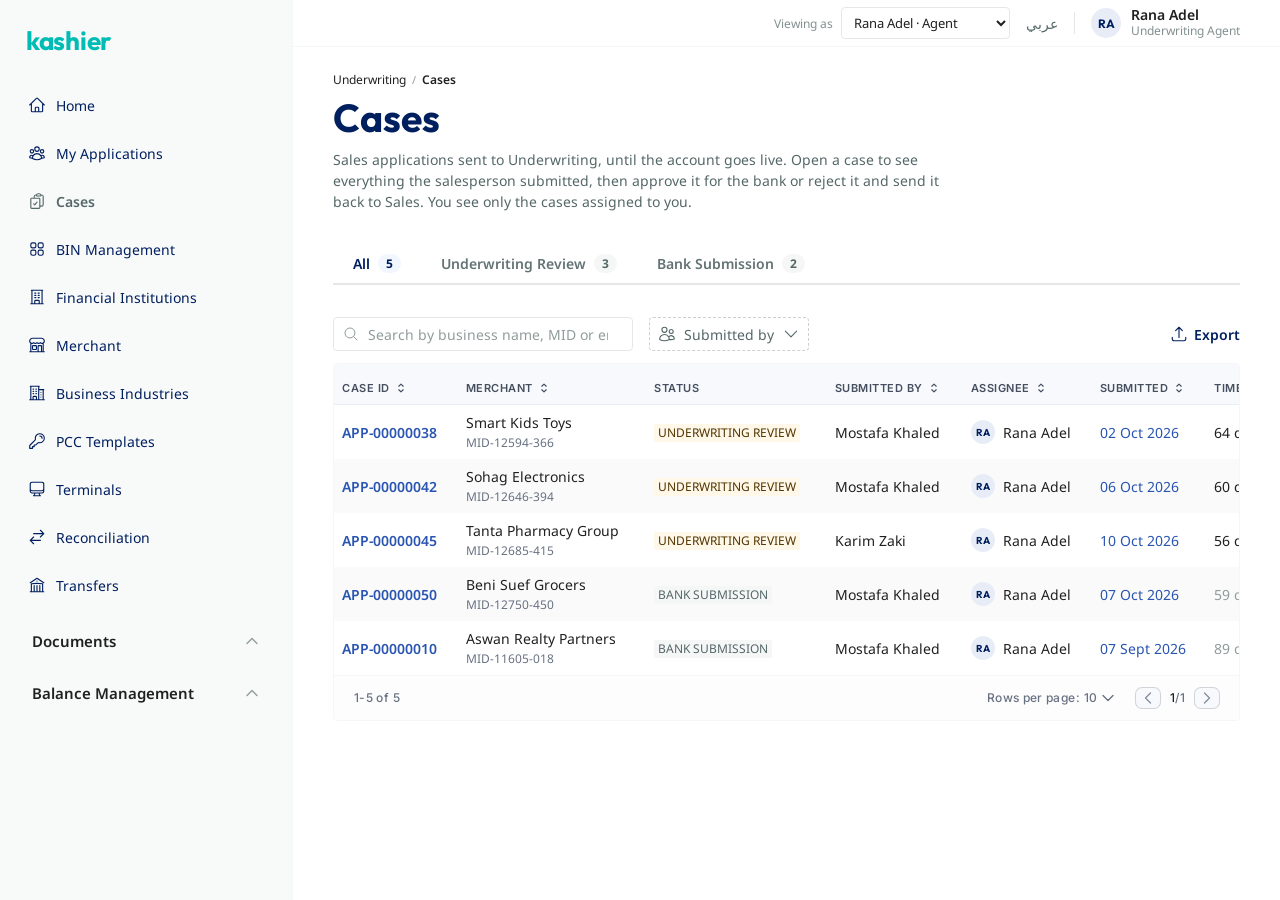
==== commit 839a6c76: "Each underwriting agent sees only their own cases" ====
--- a/cases.html
+++ b/cases.html
@@ -21,7 +21,7 @@
         <div>
           <div class="crumbs"><span>Underwriting</span><span class="sep">/</span><span class="cur">Cases</span></div>
           <h1>Cases</h1>
-          <p class="sub">Sales applications sent to Underwriting, until the account goes live. Open a case to see everything the salesperson submitted, then approve it for the bank or reject it and send it back to Sales.</p>
+          <p class="sub" id="pageSub">Sales applications sent to Underwriting, until the account goes live. Open a case to see everything the salesperson submitted, then approve it for the bank or reject it and send it back to Sales.</p>
         </div>
       </div>
 
@@ -122,7 +122,8 @@
 
   function renderFilters() {
     const uniq = f => [...new Set(CASES.map(f))].filter(Boolean).sort();
-    chip($('fAssignee'), 'user', 'Assignee', (C.TEAM.indexOf(C.user().name) !== -1 ? [['__me', 'Me']] : []).concat(C.TEAM.filter(n => n !== C.user().name).map(n => [n, n])), 'assignee');
+    $('fAssignee').hidden = !C.user().canReassign;     // agents only ever see their own cases
+    if (C.user().canReassign) chip($('fAssignee'), 'user', 'Assignee', (C.TEAM.indexOf(C.user().name) !== -1 ? [['__me', 'Me']] : []).concat(C.TEAM.filter(n => n !== C.user().name).map(n => [n, n])), 'assignee');
     chip($('fOwner'), 'users', 'Submitted by', uniq(c => c.app.actor).map(i => [i, i]), 'owner');
   }
 
@@ -213,6 +214,7 @@
 
   { const q = new URLSearchParams(location.search).get('q'); if (q) { S.q = q; $('topSearch').value = q; } }
   { const m = new URLSearchParams(location.search).get('msg'); if (m) { C.toast(m); history.replaceState(null, '', 'cases.html'); } }
+  $('pageSub').textContent += C.user().canReassign ? ' You see every case and can reassign them.' : ' You see only the cases assigned to you.';
   render();                                   // skeleton first, then the data
   setTimeout(() => { CASES = C.all(); S.loading = false; render(); }, 250);
 </script>
--- a/cases.css
+++ b/cases.css
@@ -401,3 +401,13 @@
 .ev-pager b { font-weight: 500; color: #171C26; }
 
 [tabindex="-1"]:focus { box-shadow: none; outline: none; }
+
+/* Services & pricing: one row per rate that differs from published pricing */
+.pr-line { display: grid; grid-template-columns: minmax(0, 1.4fr) minmax(0, 1.2fr) minmax(0, 1fr); gap: 16px; padding: 12px 0; border-top: 1px solid var(--border-subtle); font-size: 14px; align-items: start; }
+.pr-what b { font-weight: 600; }
+.pr-note { font-size: 13px; margin-top: 4px; color: var(--cadet-base); }
+.pr-nums { display: flex; flex-direction: column; gap: 2px; }
+.pr-nums b { font-family: 'Outfit', sans-serif; font-weight: 700; }
+.pr-diff { font-size: 12px; font-weight: 600; color: var(--destructive); }
+.pr-dec { display: flex; flex-direction: column; align-items: flex-start; gap: 4px; }
+@media (max-width: 767px) { .pr-line { grid-template-columns: 1fr; gap: 8px; } }
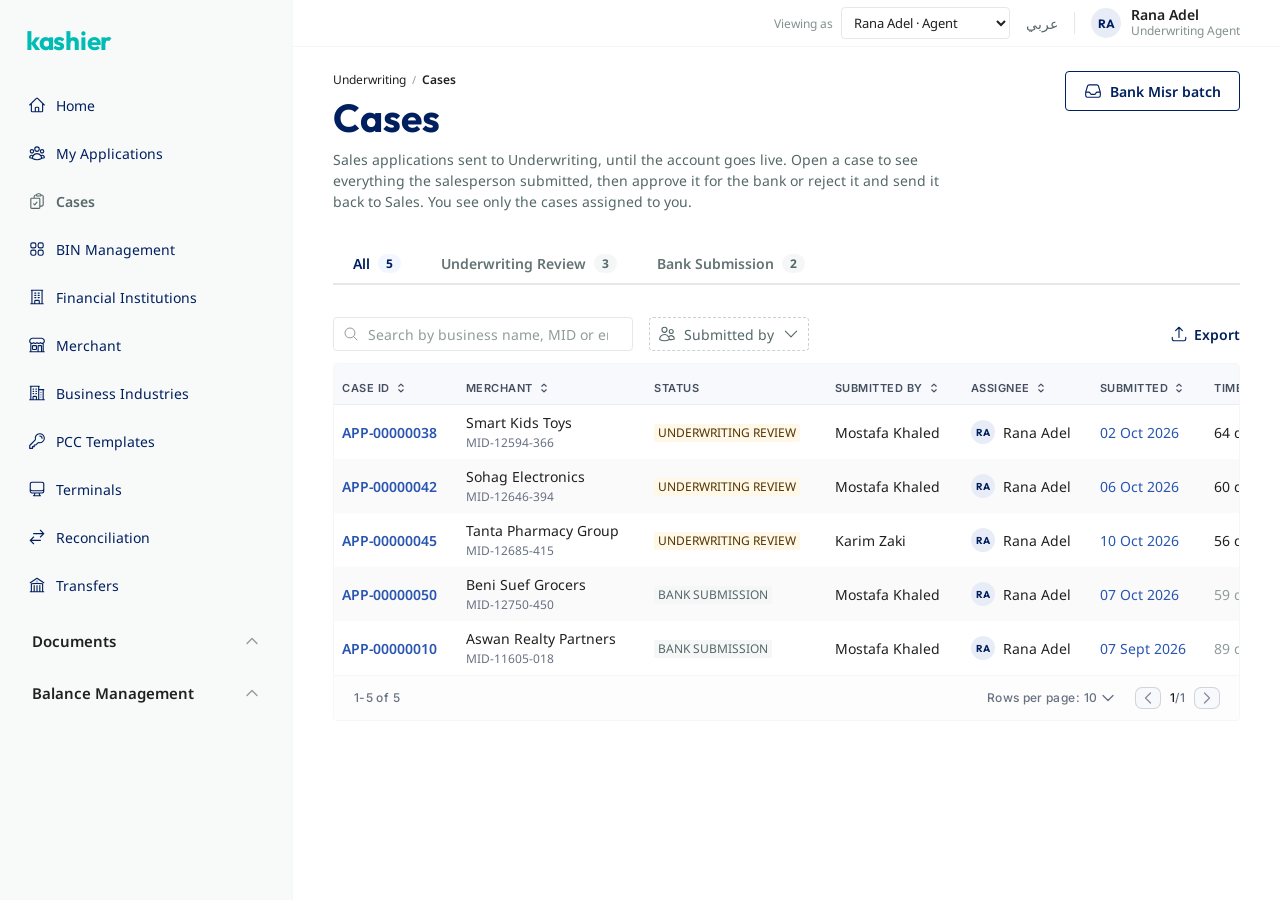
==== commit c2d7bf33: "Bank Misr batch: one combined set of sheets a day" ====
--- a/cases.html
+++ b/cases.html
@@ -23,6 +23,7 @@
           <h1>Cases</h1>
           <p class="sub" id="pageSub">Sales applications sent to Underwriting, until the account goes live. Open a case to see everything the salesperson submitted, then approve it for the bank or reject it and send it back to Sales.</p>
         </div>
+        <div class="head-actions"><a class="btn btn-outline" id="bmLink" href="bm-batch.html" hidden></a></div>
       </div>
 
       <div class="tabs" id="statusTabs" role="tablist" aria-label="Case status"></div>
@@ -67,9 +68,13 @@
 
 <script src="rate-decisions.js"></script>
 <script src="cases-core.js"></script>
+<script src="bm-export.js"></script>
 <script>
   const C = Cases, esc = C.esc, $ = id => document.getElementById(id);
   C.mountShell({ search: false });
+  // Bank Misr takes its cases as one batch a day; the link shows only where the bank's sheets are available.
+  const showBm = () => { const l = $('bmLink'); l.innerHTML = C.icon('inbox') + 'Bank Misr batch'; l.hidden = !BMExport.available(); };
+  showBm(); window.addEventListener('bm-ready', showBm);
 
   const TABS = [['all', 'All'], ['submitted', 'Underwriting Review'], ['pending-configurations', 'Bank Submission']];
   const S = { tab: 'all', q: '', assignee: '', owner: '', page: 1, per: 10, sort: null, loading: true };
--- a/cases.css
+++ b/cases.css
@@ -411,3 +411,49 @@
 .pr-diff { font-size: 12px; font-weight: 600; color: var(--destructive); }
 .pr-dec { display: flex; flex-direction: column; align-items: flex-start; gap: 4px; }
 @media (max-width: 767px) { .pr-line { grid-template-columns: 1fr; gap: 8px; } }
+
+/* Documents sit under their step in the checklist */
+.cl button.sub { padding: 6px 0 6px 30px; font-size: 13px; border-top: none; color: var(--cadet-base); }
+.cl button.sub .ckdot { width: 16px; height: 16px; }
+
+/* Services & Pricing table, laid out as in the sales application */
+.svc-table-wrap { overflow-x: auto; border: 1px solid var(--border); border-radius: var(--radius); background: #fff; }
+.svc-table { width: 100%; border-collapse: collapse; min-width: 860px; font-size: 13px; }
+.svc-table th { text-align: start; font-weight: 600; color: var(--foreground); background: #FAFBFB; padding: 9px 10px; border-bottom: 1px solid var(--border); border-inline-end: 1px solid var(--border-subtle); white-space: nowrap; }
+.svc-table th:last-child { border-inline-end: none; }
+.svc-table td { padding: 6px 8px; border-bottom: 1px solid var(--border-subtle); border-inline-end: 1px solid var(--border-subtle); vertical-align: middle; color: var(--foreground); }
+.svc-table td:last-child { border-inline-end: none; }
+.svc-table tr.group-start td { border-top: 1px solid var(--border); }
+.svc-table .cell-top { vertical-align: top; padding-top: 9px; min-width: 120px; }
+.svc-table .cell-approval { min-width: 150px; }
+.svc-tier-head { font-size: 11px; font-weight: 700; text-transform: uppercase; letter-spacing: .04em; color: var(--cadet-04); background: var(--muted); padding: 9px 10px !important; }
+.svc-terminals-row td { padding: 9px 10px; }
+.val-box { display: inline-flex; align-items: center; gap: 6px; min-width: 76px; height: 30px; padding: 0 10px; border: 1px solid var(--border); border-radius: var(--radius); background: var(--muted); font-weight: 600; }
+.val-box i { font-style: normal; font-weight: 400; color: var(--cadet-05); font-size: 12px; }
+.op-list { margin-top: 8px; }
+.op-title { font-size: 10px; font-weight: 700; text-transform: uppercase; letter-spacing: .04em; color: var(--cadet-05); margin-bottom: 4px; }
+.op-item { font-size: 12px; padding: 1px 0; }
+.op-note { font-size: 12px; background: var(--muted); border-radius: var(--radius); padding: 6px 8px; line-height: 1.4; }
+.rate-just { margin-top: 4px; white-space: normal; max-width: 280px; }
+.rate-just-pub { font-size: 12px; color: var(--cadet-05); }
+.rate-just-note { font-size: 12px; color: var(--cadet-base); background: var(--muted); border-radius: var(--radius); padding: 6px 8px; margin-top: 4px; line-height: 1.4; }
+.rate-just-note.empty { color: var(--cadet-06); font-style: italic; }
+.rp-by { font-size: 12px; color: var(--cadet-05); margin-top: 3px; }
+.rp-why { font-size: 12px; color: var(--cadet-base); margin-top: 3px; white-space: normal; }
+
+/* Logs drawer: the guide's small size (400px), and a shorter sheet on phones so the page stays visible behind it */
+@media (min-width: 768px) { .drawer.sm { max-width: 400px; } }
+@media (max-width: 767px) { .drawer.sm { max-height: 70vh; } }
+
+/* Legal and bank data entered by Underwriting */
+.lg-grid { display: grid; grid-template-columns: repeat(2, minmax(0, 1fr)); gap: 16px 24px; padding: 16px; }
+.lg-grid .field.wide { grid-column: 1 / -1; }
+.fhint { font-size: 12px; color: var(--cadet-05); line-height: 1.4; }
+@media (max-width: 640px) { .lg-grid { grid-template-columns: 1fr; } }
+
+/* A button that is not available yet stays visible but dimmed; clicking it explains what is missing */
+.btn.dimmed { opacity: .45; cursor: not-allowed; }
+
+/* Fields from the gap analysis: row number and tags under the label */
+.gapn { font-size: 11px; font-weight: 400; color: var(--cadet-05); margin-inline-start: 4px; }
+.gaptags { display: flex; align-items: center; gap: 8px; flex-wrap: wrap; font-size: 11px; }
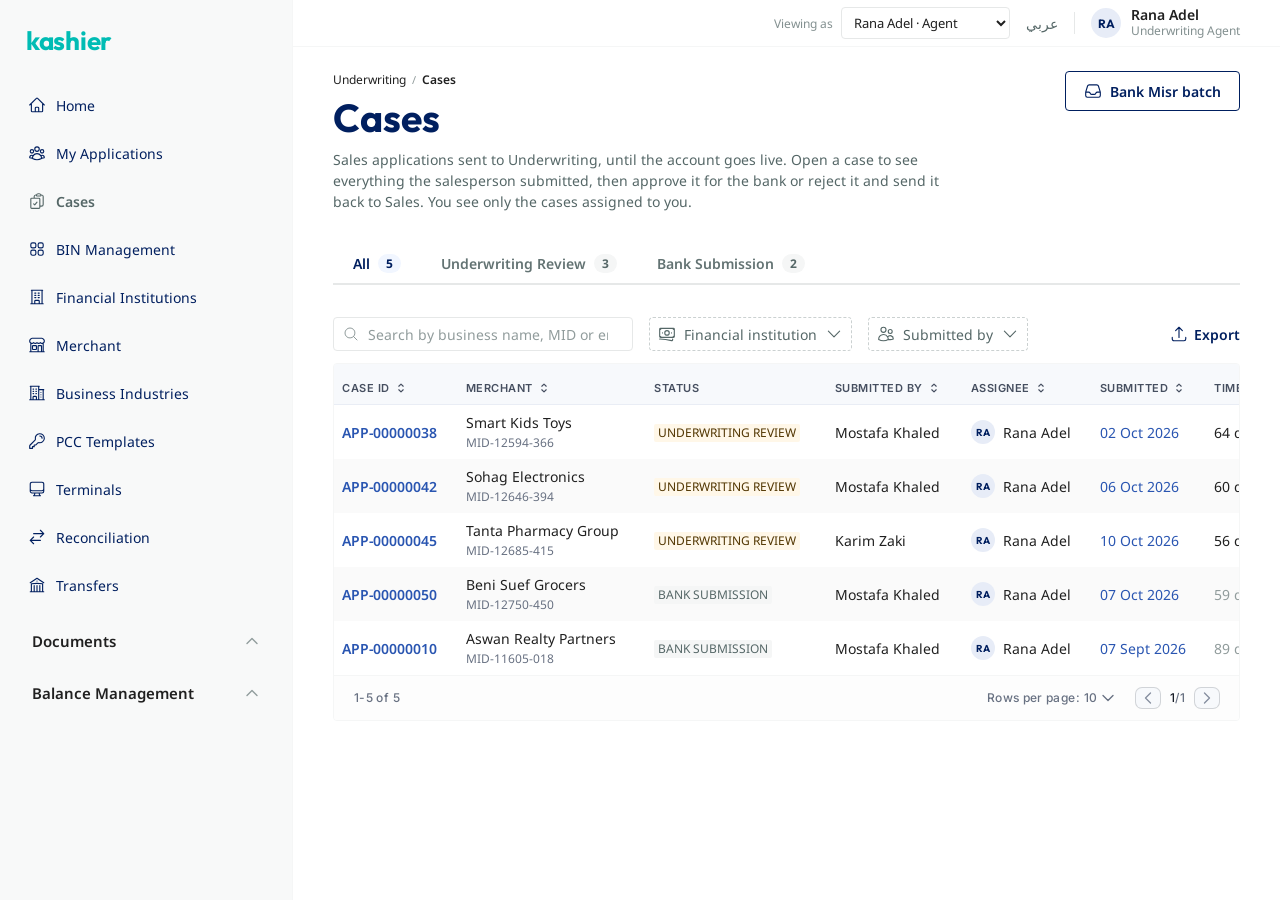
==== commit 71e845de: "Filter the Cases list by financial institution" ====
--- a/cases.html
+++ b/cases.html
@@ -32,6 +32,7 @@
         <div class="filter-row" id="filterRow">
           <label class="fsearch"><svg class="hi-sm" viewBox="0 0 24 24" fill="none" stroke="currentColor" stroke-width="1.5" aria-hidden="true"><path stroke-linecap="round" stroke-linejoin="round" d="m21 21-5.197-5.197m0 0A7.5 7.5 0 1 0 5.196 5.196a7.5 7.5 0 0 0 10.607 10.607Z"/></svg><input type="search" id="topSearch" placeholder="Search by business name, MID or email" aria-label="Search by business name, MID or email"></label>
           <div class="fchip-wrap" id="fAssignee"></div>
+          <div class="fchip-wrap" id="fBank"></div>
           <div class="fchip-wrap" id="fOwner"></div>
           <button class="text-btn filter-end" id="exportBtn" type="button"><svg class="hi-18" viewBox="0 0 24 24" fill="none" stroke="currentColor" stroke-width="1.5" aria-hidden="true"><path stroke-linecap="round" stroke-linejoin="round" d="M3 16.5v2.25A2.25 2.25 0 0 0 5.25 21h13.5A2.25 2.25 0 0 0 21 18.75V16.5m-13.5-9L12 3m0 0 4.5 4.5M12 3v13.5"/></svg> Export</button>
         </div>
@@ -77,7 +78,7 @@
   showBm(); window.addEventListener('bm-ready', showBm);
 
   const TABS = [['all', 'All'], ['submitted', 'Underwriting Review'], ['pending-configurations', 'Bank Submission']];
-  const S = { tab: 'all', q: '', assignee: '', owner: '', page: 1, per: 10, sort: null, loading: true };
+  const S = { tab: 'all', q: '', assignee: '', bank: '', owner: '', page: 1, per: 10, sort: null, loading: true };
   let CASES = [];
 
   const COLS = [
@@ -85,6 +86,8 @@
   ];
   const sortVal = (c, k) => ({ no: c.no, biz: c.app.biz.toLowerCase(), owner: c.app.actor, assignee: c.assignee || '~', since: new Date(c.since).getTime() })[k];
 
+  /* The financial institutions a case's services go to. */
+  const banksOf = c => [...new Set([].concat.apply([], (c.app.summary.serviceConfigs || []).map(sc => (sc.configs || []).map(x => x.bank))).filter(Boolean))];
   function filtered(ignoreTab) {
     const q = S.q.trim().toLowerCase();
     return CASES.filter(c => {
@@ -92,6 +95,7 @@
       if (S.assignee === '__me' && c.assignee !== C.user().name) return false;
       if (S.assignee === '__none' && c.assignee) return false;
       if (S.assignee && !S.assignee.startsWith('__') && c.assignee !== S.assignee) return false;
+      if (S.bank && banksOf(c).indexOf(S.bank) === -1) return false;
       if (S.owner && c.app.actor !== S.owner) return false;
       if (q && ![c.app.biz, c.mid, c.app.summary.email].some(v => String(v || '').toLowerCase().includes(q))) return false;
       return true;
@@ -129,6 +133,7 @@
     const uniq = f => [...new Set(CASES.map(f))].filter(Boolean).sort();
     $('fAssignee').hidden = !C.user().canReassign;     // agents only ever see their own cases
     if (C.user().canReassign) chip($('fAssignee'), 'user', 'Assignee', (C.TEAM.indexOf(C.user().name) !== -1 ? [['__me', 'Me']] : []).concat(C.TEAM.filter(n => n !== C.user().name).map(n => [n, n])), 'assignee');
+    chip($('fBank'), 'cash', 'Financial institution', [...new Set([].concat.apply([], CASES.map(banksOf)))].sort().map(i => [i, i]), 'bank');
     chip($('fOwner'), 'users', 'Submitted by', uniq(c => c.app.actor).map(i => [i, i]), 'owner');
   }
 
@@ -181,7 +186,7 @@
     const start = (S.page - 1) * S.per, page = rows.slice(start, start + S.per);
     $('tbody').innerHTML = page.map(rowHTML).join('');
     $('cards').innerHTML = page.map(cardHTML).join('');
-    const none = rows.length === 0, anyFilter = S.q || S.assignee || S.owner;
+    const none = rows.length === 0, anyFilter = S.q || S.assignee || S.bank || S.owner;
     $('empty').hidden = !none;
     document.querySelector('.dt-wrap').style.display = none ? 'none' : '';
     $('cards').style.display = none ? 'none' : '';
@@ -208,7 +213,7 @@
   $('rpp').addEventListener('change', e => { S.per = Number(e.target.value); S.page = 1; render(); });
   $('pgPrev').addEventListener('click', () => { S.page--; render(); });
   $('pgNext').addEventListener('click', () => { S.page++; render(); });
-  $('clearBtn').addEventListener('click', () => { S.tab = 'all'; S.q = ''; S.assignee = S.owner = ''; $('topSearch').value = ''; S.page = 1; render(); });
+  $('clearBtn').addEventListener('click', () => { S.tab = 'all'; S.q = ''; S.assignee = S.bank = S.owner = ''; $('topSearch').value = ''; S.page = 1; render(); });
   $('exportBtn').addEventListener('click', () => {
     const rows = filtered(), q = v => '"' + String(v == null ? '' : v).replace(/"/g, '""') + '"';
     const csv = [['Case ID', 'Merchant', 'MID', 'Status', 'Submitted by', 'Assignee', 'Submitted']].concat(rows.map(c =>
